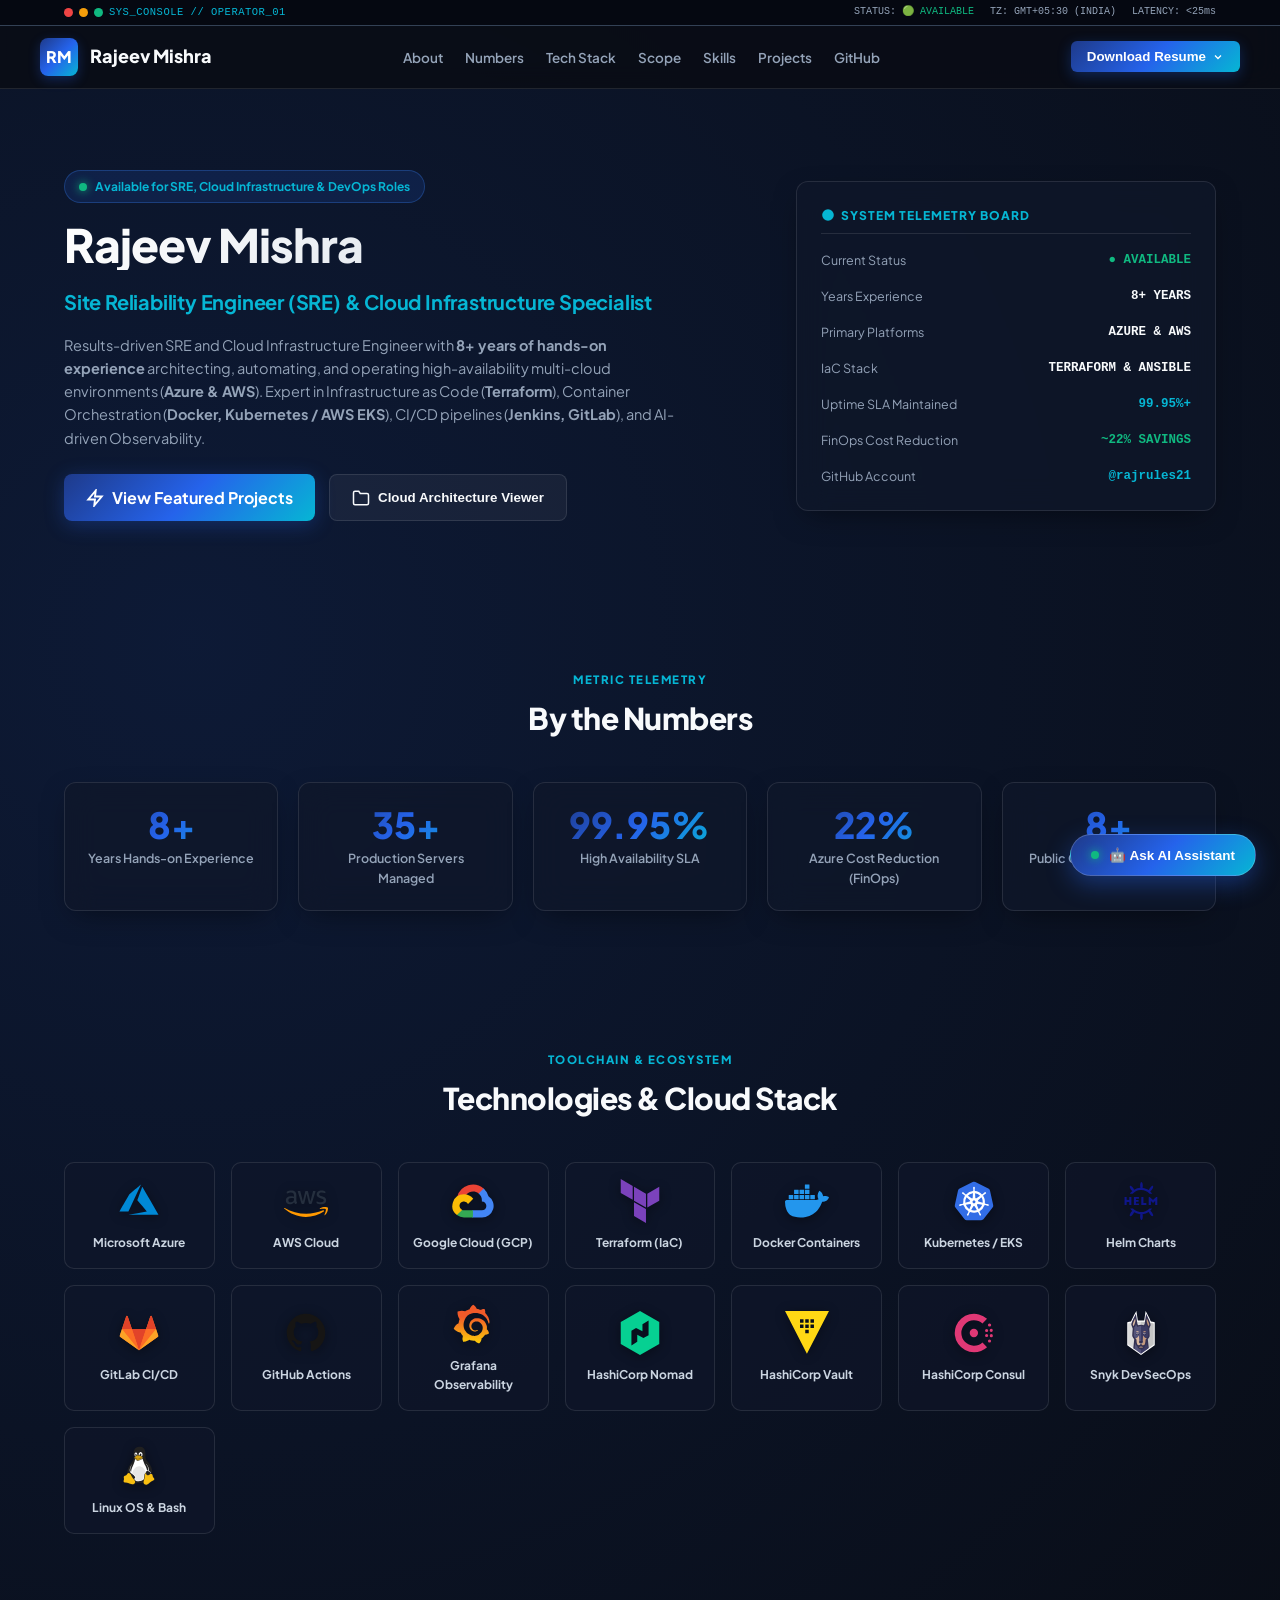
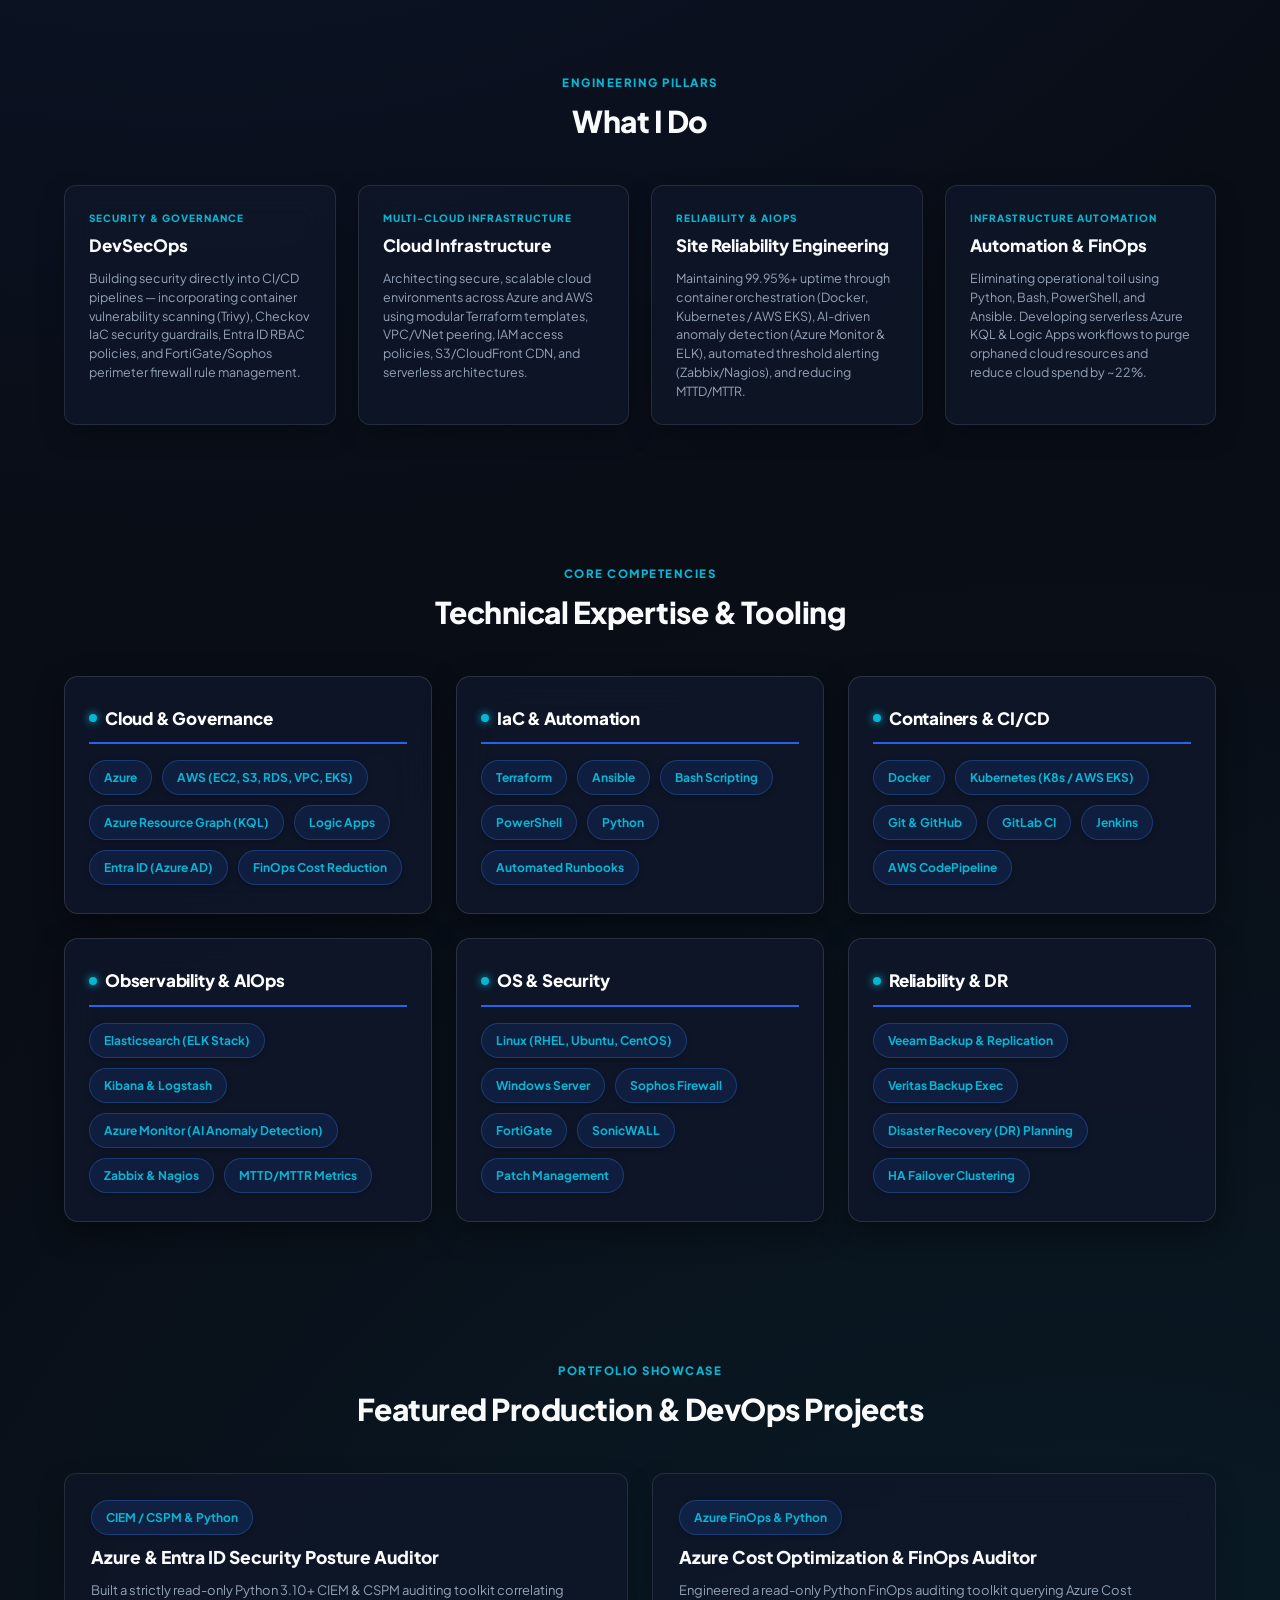
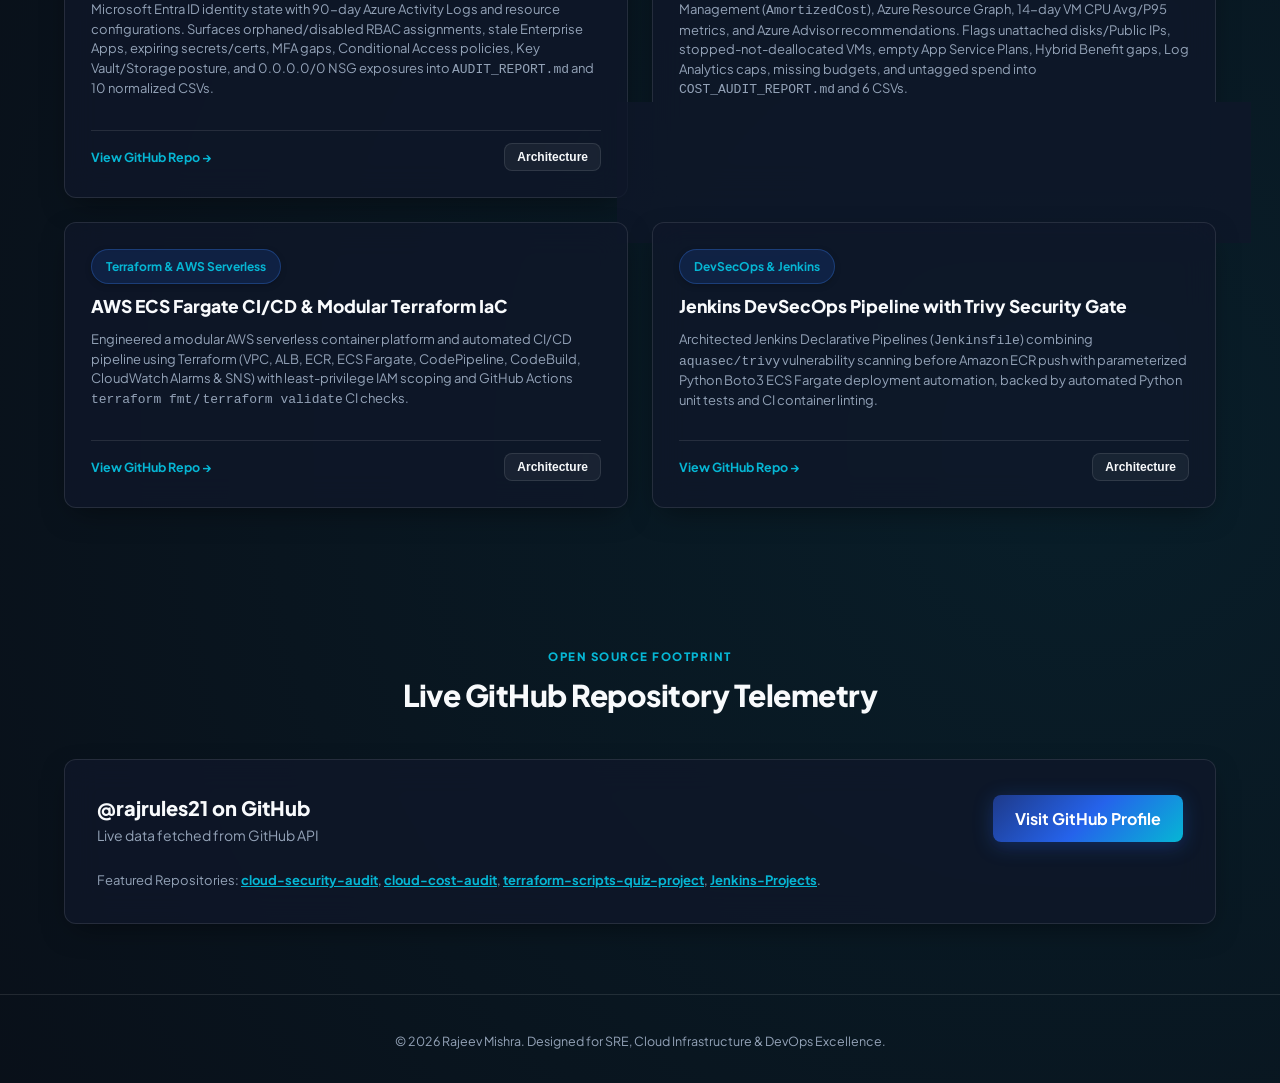
==== index.html @ f6f6ad64 "feat: publish SRE & Multi-Cloud portfolio and 1-page resume" ====
<!DOCTYPE html>
<html lang="en">
<head>
  <meta charset="UTF-8" />
  <meta name="viewport" content="width=device-width, initial-scale=1.0"/>
  <title>Rajeev Mishra | SRE & Cloud Infrastructure Engineer Portfolio</title>
  <meta name="description" content="Portfolio of Rajeev Mishra - Site Reliability Engineer & Cloud Infrastructure Specialist with 8+ years experience in Azure, AWS, Terraform, Docker, Kubernetes, and Observability." />
  
  <!-- Google Fonts -->
  <link rel="preconnect" href="https://fonts.googleapis.com">
  <link rel="preconnect" href="https://fonts.gstatic.com" crossorigin>
  <link href="https://fonts.googleapis.com/css2?family=Plus+Jakarta+Sans:wght@400;500;600;700;800&display=swap" rel="stylesheet">
  
  <link rel="stylesheet" href="style.css" />
</head>
<body>

  <!-- NAVIGATION BAR WITH OPERATOR CONSOLE BAR -->
  <nav class="navbar">
    <div class="operator-bar">
      <div class="container operator-bar-content">
        <div class="console-dots">
          <span class="dot dot-red"></span>
          <span class="dot dot-amber"></span>
          <span class="dot dot-green"></span>
          <span class="console-label">SYS_CONSOLE // OPERATOR_01</span>
        </div>
        <div style="display:flex; gap:16px; font-family:monospace; font-size:10px;">
          <span>STATUS: <span style="color:#10b981;">🟢 AVAILABLE</span></span>
          <span>TZ: GMT+05:30 (INDIA)</span>
          <span>LATENCY: &lt;25ms</span>
        </div>
      </div>
    </div>

    <div class="container nav-container">
      <a href="#" class="logo">
        <div class="logo-badge">RM</div>
        <span>Rajeev Mishra</span>
      </a>

      <ul class="nav-links">
        <li><a href="#about">About</a></li>
        <li><a href="#numbers">Numbers</a></li>
        <li><a href="#tech-stack">Tech Stack</a></li>
        <li><a href="#scope">Scope</a></li>
        <li><a href="#skills">Skills</a></li>
        <li><a href="#projects">Projects</a></li>
        <li><a href="#github">GitHub</a></li>
      </ul>

      <!-- Tailored CV Dropdown Menu -->
      <div class="dropdown">
        <button id="cv-dropdown-btn" class="btn-nav-primary">
          <span>Download Resume</span>
          <svg width="12" height="12" viewBox="0 0 24 24" fill="none" stroke="currentColor" stroke-width="2.5"><polyline points="6 9 12 15 18 9"/></svg>
        </button>
        <div id="cv-dropdown-menu" class="dropdown-menu">
          <a href="./Rajeev_Mishra_Cloud_DevOps_Resume.pdf" target="_blank" class="dropdown-item">📑 Download Executive PDF Resume (1-Page)</a>
          <a href="./resume.html" target="_blank" class="dropdown-item">📄 View Interactive HTML Resume</a>
          <a href="https://github.com/rajrules21" target="_blank" class="dropdown-item">🔗 GitHub Profile (@rajrules21)</a>
        </div>
      </div>
    </div>
  </nav>

  <!-- HERO SECTION -->
  <section id="about" class="hero">
    <div class="container">
      <div class="hero-grid">
        
        <div class="hero-content">
          <div class="status-pill">
            <span class="pulse-dot"></span>
            Available for SRE, Cloud Infrastructure & DevOps Roles
          </div>

          <h1 class="hero-name">Rajeev Mishra</h1>
          <div class="hero-title">Site Reliability Engineer (SRE) & Cloud Infrastructure Specialist</div>
          
          <p class="hero-description">
            Results-driven SRE and Cloud Infrastructure Engineer with <strong>8+ years of hands-on experience</strong> architecting, automating, and operating high-availability multi-cloud environments (<strong>Azure & AWS</strong>). Expert in Infrastructure as Code (<strong>Terraform</strong>), Container Orchestration (<strong>Docker, Kubernetes / AWS EKS</strong>), CI/CD pipelines (<strong>Jenkins, GitLab</strong>), and AI-driven Observability.
          </p>

          <div class="hero-cta">
            <a href="#projects" class="btn-primary">
              <svg width="18" height="18" viewBox="0 0 24 24" fill="none" stroke="currentColor" stroke-width="2.5"><path d="M13 2L3 14h9l-1 8 10-12h-9l1-8z"/></svg>
              View Featured Projects
            </a>
            <button id="open-arch-btn" class="btn-secondary">
              <svg width="18" height="18" viewBox="0 0 24 24" fill="none" stroke="currentColor" stroke-width="2"><path d="M22 19a2 2 0 0 1-2 2H4a2 2 0 0 1-2-2V5a2 2 0 0 1 2-2h5l2 3h9a2 2 0 0 1 2 2z"/></svg>
              Cloud Architecture Viewer
            </button>
          </div>
        </div>

        <!-- SYSTEM SIGNAL BOARD -->
        <div class="glass-panel signal-board">
          <div class="signal-title">
            <svg width="14" height="14" viewBox="0 0 24 24" fill="currentColor"><circle cx="12" cy="12" r="10"/></svg>
            SYSTEM TELEMETRY BOARD
          </div>

          <div class="signal-row">
            <span class="signal-key">Current Status</span>
            <span class="signal-val" style="color:#10b981;">● AVAILABLE</span>
          </div>

          <div class="signal-row">
            <span class="signal-key">Years Experience</span>
            <span class="signal-val">8+ YEARS</span>
          </div>

          <div class="signal-row">
            <span class="signal-key">Primary Platforms</span>
            <span class="signal-val">AZURE & AWS</span>
          </div>

          <div class="signal-row">
            <span class="signal-key">IaC Stack</span>
            <span class="signal-val">TERRAFORM & ANSIBLE</span>
          </div>

          <div class="signal-row">
            <span class="signal-key">Uptime SLA Maintained</span>
            <span class="signal-val" style="color:var(--accent-cyan);">99.95%+</span>
          </div>

          <div class="signal-row">
            <span class="signal-key">FinOps Cost Reduction</span>
            <span class="signal-val" style="color:#10b981;">~22% SAVINGS</span>
          </div>

          <div class="signal-row">
            <span class="signal-key">GitHub Account</span>
            <span class="signal-val"><a href="https://github.com/rajrules21" target="_blank" style="color:var(--accent-cyan); text-decoration:none;">@rajrules21</a></span>
          </div>
        </div>

      </div>
    </div>
  </section>

  <!-- BY THE NUMBERS SECTION -->
  <section id="numbers" class="section">
    <div class="container">
      <div class="section-title-wrap">
        <span class="section-tag">METRIC TELEMETRY</span>
        <h2 class="section-title">By the Numbers</h2>
      </div>

      <div class="numbers-grid">
        <div class="glass-panel number-card">
          <div class="number-val">8+</div>
          <div class="number-label">Years Hands-on Experience</div>
        </div>

        <div class="glass-panel number-card">
          <div class="number-val">35+</div>
          <div class="number-label">Production Servers Managed</div>
        </div>

        <div class="glass-panel number-card">
          <div class="number-val">99.95%</div>
          <div class="number-label">High Availability SLA</div>
        </div>

        <div class="glass-panel number-card">
          <div class="number-val">22%</div>
          <div class="number-label">Azure Cost Reduction (FinOps)</div>
        </div>

        <div class="glass-panel number-card">
          <div class="number-val">8+</div>
          <div class="number-label">Public GitHub Repositories</div>
        </div>
      </div>
    </div>
  </section>

  <!-- VISUAL TECH STACK ICON GRID -->
  <section id="tech-stack" class="section">
    <div class="container">
      <div class="section-title-wrap">
        <span class="section-tag">TOOLCHAIN & ECOSYSTEM</span>
        <h2 class="section-title">Technologies & Cloud Stack</h2>
      </div>

      <div class="tech-icon-grid">
        <!-- Azure -->
        <div class="tech-icon-card">
          <img src="azure-svgrepo-com.svg" class="tech-icon-svg" alt="Microsoft Azure" />
          <span class="tech-icon-label">Microsoft Azure</span>
        </div>

        <!-- AWS -->
        <div class="tech-icon-card">
          <img src="aws-svgrepo-com.svg" class="tech-icon-svg" alt="Amazon Web Services" />
          <span class="tech-icon-label">AWS Cloud</span>
        </div>

        <!-- GCP -->
        <div class="tech-icon-card">
          <img src="gcp-svgrepo-com.svg" class="tech-icon-svg" alt="Google Cloud Platform" />
          <span class="tech-icon-label">Google Cloud (GCP)</span>
        </div>

        <!-- Terraform -->
        <div class="tech-icon-card">
          <img src="terraform-svgrepo-com.svg" class="tech-icon-svg" alt="Terraform" />
          <span class="tech-icon-label">Terraform (IaC)</span>
        </div>

        <!-- Docker -->
        <div class="tech-icon-card">
          <img src="docker-svgrepo-com.svg" class="tech-icon-svg" alt="Docker" />
          <span class="tech-icon-label">Docker Containers</span>
        </div>

        <!-- Kubernetes -->
        <div class="tech-icon-card">
          <img src="kubernetes-svgrepo-com.svg" class="tech-icon-svg" alt="Kubernetes" />
          <span class="tech-icon-label">Kubernetes / EKS</span>
        </div>

        <!-- Helm -->
        <div class="tech-icon-card">
          <img src="helm-svgrepo-com.svg" class="tech-icon-svg" alt="Helm" />
          <span class="tech-icon-label">Helm Charts</span>
        </div>

        <!-- GitLab CI -->
        <div class="tech-icon-card">
          <img src="gitlab-svgrepo-com.svg" class="tech-icon-svg" alt="GitLab CI" />
          <span class="tech-icon-label">GitLab CI/CD</span>
        </div>

        <!-- GitHub -->
        <div class="tech-icon-card">
          <img src="github-svgrepo-com.svg" class="tech-icon-svg" alt="GitHub Actions" />
          <span class="tech-icon-label">GitHub Actions</span>
        </div>

        <!-- Grafana -->
        <div class="tech-icon-card">
          <img src="grafana-svgrepo-com.svg" class="tech-icon-svg" alt="Grafana" />
          <span class="tech-icon-label">Grafana Observability</span>
        </div>

        <!-- Nomad -->
        <div class="tech-icon-card">
          <img src="nomad-svgrepo-com.svg" class="tech-icon-svg" alt="HashiCorp Nomad" />
          <span class="tech-icon-label">HashiCorp Nomad</span>
        </div>

        <!-- Vault -->
        <div class="tech-icon-card">
          <img src="vault-svgrepo-com.svg" class="tech-icon-svg" alt="HashiCorp Vault" />
          <span class="tech-icon-label">HashiCorp Vault</span>
        </div>

        <!-- Consul -->
        <div class="tech-icon-card">
          <img src="consul-svgrepo-com.svg" class="tech-icon-svg" alt="HashiCorp Consul" />
          <span class="tech-icon-label">HashiCorp Consul</span>
        </div>

        <!-- Snyk -->
        <div class="tech-icon-card">
          <img src="snyk-svgrepo-com.svg" class="tech-icon-svg" alt="Snyk DevSecOps" />
          <span class="tech-icon-label">Snyk DevSecOps</span>
        </div>

        <!-- Linux -->
        <div class="tech-icon-card">
          <img src="linux-svgrepo-com.svg" class="tech-icon-svg" alt="Linux OS" />
          <span class="tech-icon-label">Linux OS & Bash</span>
        </div>
      </div>
    </div>
  </section>

  <!-- WHAT I DO SCOPE CARDS -->
  <section id="scope" class="section">
    <div class="container">
      <div class="section-title-wrap">
        <span class="section-tag">ENGINEERING PILLARS</span>
        <h2 class="section-title">What I Do</h2>
      </div>

      <div class="scope-grid">
        <!-- DevSecOps -->
        <div class="glass-panel scope-card">
          <span class="scope-type">SECURITY & GOVERNANCE</span>
          <h3 class="scope-title">DevSecOps</h3>
          <p class="scope-desc">
            Building security directly into CI/CD pipelines — incorporating container vulnerability scanning (Trivy), Checkov IaC security guardrails, Entra ID RBAC policies, and FortiGate/Sophos perimeter firewall rule management.
          </p>
        </div>

        <!-- Cloud Engineer -->
        <div class="glass-panel scope-card">
          <span class="scope-type">MULTI-CLOUD INFRASTRUCTURE</span>
          <h3 class="scope-title">Cloud Infrastructure</h3>
          <p class="scope-desc">
            Architecting secure, scalable cloud environments across Azure and AWS using modular Terraform templates, VPC/VNet peering, IAM access policies, S3/CloudFront CDN, and serverless architectures.
          </p>
        </div>

        <!-- SRE -->
        <div class="glass-panel scope-card">
          <span class="scope-type">RELIABILITY & AIOPS</span>
          <h3 class="scope-title">Site Reliability Engineering</h3>
          <p class="scope-desc">
            Maintaining 99.95%+ uptime through container orchestration (Docker, Kubernetes / AWS EKS), AI-driven anomaly detection (Azure Monitor & ELK), automated threshold alerting (Zabbix/Nagios), and reducing MTTD/MTTR.
          </p>
        </div>

        <!-- Automation -->
        <div class="glass-panel scope-card">
          <span class="scope-type">INFRASTRUCTURE AUTOMATION</span>
          <h3 class="scope-title">Automation & FinOps</h3>
          <p class="scope-desc">
            Eliminating operational toil using Python, Bash, PowerShell, and Ansible. Developing serverless Azure KQL & Logic Apps workflows to purge orphaned cloud resources and reduce cloud spend by ~22%.
          </p>
        </div>
      </div>
    </div>
  </section>

  <!-- SKILLS MATRIX -->
  <section id="skills" class="section">
    <div class="container">
      <div class="section-title-wrap">
        <span class="section-tag">CORE COMPETENCIES</span>
        <h2 class="section-title">Technical Expertise & Tooling</h2>
      </div>

      <div class="skills-grid">
        
        <!-- Cloud & Governance -->
        <div class="glass-panel skill-card">
          <div class="skill-card-title">Cloud & Governance</div>
          <div class="skill-tags">
            <span class="pill-tag">Azure</span>
            <span class="pill-tag">AWS (EC2, S3, RDS, VPC, EKS)</span>
            <span class="pill-tag">Azure Resource Graph (KQL)</span>
            <span class="pill-tag">Logic Apps</span>
            <span class="pill-tag">Entra ID (Azure AD)</span>
            <span class="pill-tag">FinOps Cost Reduction</span>
          </div>
        </div>

        <!-- IaC & Automation -->
        <div class="glass-panel skill-card">
          <div class="skill-card-title">IaC & Automation</div>
          <div class="skill-tags">
            <span class="pill-tag">Terraform</span>
            <span class="pill-tag">Ansible</span>
            <span class="pill-tag">Bash Scripting</span>
            <span class="pill-tag">PowerShell</span>
            <span class="pill-tag">Python</span>
            <span class="pill-tag">Automated Runbooks</span>
          </div>
        </div>

        <!-- Containers & CI/CD -->
        <div class="glass-panel skill-card">
          <div class="skill-card-title">Containers & CI/CD</div>
          <div class="skill-tags">
            <span class="pill-tag">Docker</span>
            <span class="pill-tag">Kubernetes (K8s / AWS EKS)</span>
            <span class="pill-tag">Git & GitHub</span>
            <span class="pill-tag">GitLab CI</span>
            <span class="pill-tag">Jenkins</span>
            <span class="pill-tag">AWS CodePipeline</span>
          </div>
        </div>

        <!-- Observability & AIOps -->
        <div class="glass-panel skill-card">
          <div class="skill-card-title">Observability & AIOps</div>
          <div class="skill-tags">
            <span class="pill-tag">Elasticsearch (ELK Stack)</span>
            <span class="pill-tag">Kibana & Logstash</span>
            <span class="pill-tag">Azure Monitor (AI Anomaly Detection)</span>
            <span class="pill-tag">Zabbix & Nagios</span>
            <span class="pill-tag">MTTD/MTTR Metrics</span>
          </div>
        </div>

        <!-- OS & Security -->
        <div class="glass-panel skill-card">
          <div class="skill-card-title">OS & Security</div>
          <div class="skill-tags">
            <span class="pill-tag">Linux (RHEL, Ubuntu, CentOS)</span>
            <span class="pill-tag">Windows Server</span>
            <span class="pill-tag">Sophos Firewall</span>
            <span class="pill-tag">FortiGate</span>
            <span class="pill-tag">SonicWALL</span>
            <span class="pill-tag">Patch Management</span>
          </div>
        </div>

        <!-- Reliability & DR -->
        <div class="glass-panel skill-card">
          <div class="skill-card-title">Reliability & DR</div>
          <div class="skill-tags">
            <span class="pill-tag">Veeam Backup & Replication</span>
            <span class="pill-tag">Veritas Backup Exec</span>
            <span class="pill-tag">Disaster Recovery (DR) Planning</span>
            <span class="pill-tag">HA Failover Clustering</span>
          </div>
        </div>

      </div>
    </div>
  </section>

  <!-- FEATURED PROJECTS SECTION -->
  <section id="projects" class="section">
    <div class="container">
      <div class="section-title-wrap">
        <span class="section-tag">PORTFOLIO SHOWCASE</span>
        <h2 class="section-title">Featured Production & DevOps Projects</h2>
      </div>

      <div class="projects-grid">

        <!-- Project 1: Multi-Cloud Security & Identity Posture Auditor -->
        <div class="glass-panel project-card">
          <div>
            <div class="project-header">
              <span class="pill-tag" style="background:var(--badge-bg); color:var(--accent-cyan); margin-bottom:8px; display:inline-block;">CIEM / CSPM &amp; Python</span>
              <h3 class="project-title">Azure &amp; Entra ID Security Posture Auditor</h3>
            </div>
            <p class="project-desc">
              Built a strictly read-only Python 3.10+ CIEM &amp; CSPM auditing toolkit correlating Microsoft Entra ID identity state with 90-day Azure Activity Logs and resource configurations. Surfaces orphaned/disabled RBAC assignments, stale Enterprise Apps, expiring secrets/certs, MFA gaps, Conditional Access policies, Key Vault/Storage posture, and 0.0.0.0/0 NSG exposures into <code>AUDIT_REPORT.md</code> and 10 normalized CSVs.
            </p>
          </div>
          <div class="project-footer">
            <a href="https://github.com/rajrules21/cloud-security-audit" target="_blank" class="project-link">
              View GitHub Repo →
            </a>
            <button class="btn-secondary arch-trigger" data-arch="azure-ciem" style="padding:6px 12px; font-size:12px;">Architecture</button>
          </div>
        </div>

        <!-- Project 2: Multi-Cloud Cost & FinOps Auditor -->
        <div class="glass-panel project-card">
          <div>
            <div class="project-header">
              <span class="pill-tag" style="background:var(--badge-bg); color:var(--accent-cyan); margin-bottom:8px; display:inline-block;">Azure FinOps &amp; Python</span>
              <h3 class="project-title">Azure Cost Optimization &amp; FinOps Auditor</h3>
            </div>
            <p class="project-desc">
              Engineered a read-only Python FinOps auditing toolkit querying Azure Cost Management (<code>AmortizedCost</code>), Azure Resource Graph, 14-day VM CPU Avg/P95 metrics, and Azure Advisor recommendations. Flags unattached disks/Public IPs, stopped-not-deallocated VMs, empty App Service Plans, Hybrid Benefit gaps, Log Analytics caps, missing budgets, and untagged spend into <code>COST_AUDIT_REPORT.md</code> and 6 CSVs.
            </p>
          </div>
          <div class="project-footer">
            <a href="https://github.com/rajrules21/cloud-cost-audit" target="_blank" class="project-link">
              View GitHub Repo →
            </a>
            <button class="btn-secondary arch-trigger" data-arch="azure-finops" style="padding:6px 12px; font-size:12px;">Architecture</button>
          </div>
        </div>

        <!-- Project 3: AWS ECS Terraform Pipeline -->
        <div class="glass-panel project-card">
          <div>
            <div class="project-header">
              <span class="pill-tag" style="background:var(--badge-bg); color:var(--accent-cyan); margin-bottom:8px; display:inline-block;">Terraform &amp; AWS Serverless</span>
              <h3 class="project-title">AWS ECS Fargate CI/CD &amp; Modular Terraform IaC</h3>
            </div>
            <p class="project-desc">
              Engineered a modular AWS serverless container platform and automated CI/CD pipeline using Terraform (VPC, ALB, ECR, ECS Fargate, CodePipeline, CodeBuild, CloudWatch Alarms &amp; SNS) with least-privilege IAM scoping and GitHub Actions <code>terraform fmt</code> / <code>terraform validate</code> CI checks.
            </p>
          </div>
          <div class="project-footer">
            <a href="https://github.com/rajrules21/terraform-scripts-quiz-project" target="_blank" class="project-link">
              View GitHub Repo →
            </a>
            <button class="btn-secondary arch-trigger" data-arch="aws-ecs" style="padding:6px 12px; font-size:12px;">Architecture</button>
          </div>
        </div>

        <!-- Project 4: Jenkins DevSecOps Pipeline -->
        <div class="glass-panel project-card">
          <div>
            <div class="project-header">
              <span class="pill-tag" style="background:var(--badge-bg); color:var(--accent-cyan); margin-bottom:8px; display:inline-block;">DevSecOps &amp; Jenkins</span>
              <h3 class="project-title">Jenkins DevSecOps Pipeline with Trivy Security Gate</h3>
            </div>
            <p class="project-desc">
              Architected Jenkins Declarative Pipelines (<code>Jenkinsfile</code>) combining <code>aquasec/trivy</code> vulnerability scanning before Amazon ECR push with parameterized Python Boto3 ECS Fargate deployment automation, backed by automated Python unit tests and CI container linting.
            </p>
          </div>
          <div class="project-footer">
            <a href="https://github.com/rajrules21/Jenkins-Projects" target="_blank" class="project-link">
              View GitHub Repo →
            </a>
            <button class="btn-secondary arch-trigger" data-arch="azure-devsecops" style="padding:6px 12px; font-size:12px;">Architecture</button>
          </div>
        </div>

      </div>
    </div>
  </section>

  <!-- LIVE GITHUB STATS SECTION -->
  <section id="github" class="section">
    <div class="container">
      <div class="section-title-wrap">
        <span class="section-tag">OPEN SOURCE FOOTPRINT</span>
        <h2 class="section-title">Live GitHub Repository Telemetry</h2>
      </div>

      <div class="glass-panel" style="padding:32px;">
        <div style="display:flex; justify-content:space-between; align-items:center; flex-wrap:wrap; gap:16px; margin-bottom:24px;">
          <div>
            <h3 style="font-size:20px; font-weight:800; color:var(--text-main);">@rajrules21 on GitHub</h3>
            <p style="color:var(--text-muted); font-size:14px;">Live data fetched from GitHub API</p>
          </div>
          <a href="https://github.com/rajrules21" target="_blank" class="btn-primary">Visit GitHub Profile</a>
        </div>

        <div id="github-repos-container" style="display:grid; grid-template-columns:repeat(auto-fit, minmax(280px, 1fr)); gap:18px;">
          <div style="color:var(--text-muted); font-size:14px;">Loading live GitHub repositories...</div>
        </div>
      </div>
    </div>
  </section>

  <!-- INTERACTIVE ARCHITECTURE MODAL -->
  <div id="arch-modal" class="modal-overlay">
    <div class="modal-card">
      <button class="modal-close" id="modal-close-btn">&times;</button>
      <h2 id="modal-title" style="font-size:22px; font-weight:800; color:var(--text-main); margin-bottom:8px;">Cloud Architecture Viewer</h2>
      <p id="modal-desc" style="font-size:14px; color:var(--text-muted); margin-bottom:16px;">Production-grade Infrastructure as Code & Pipeline Architecture</p>
      
      <div id="diagram-content" class="diagram-svg-wrap">
        <!-- Injected via JavaScript -->
      </div>
    </div>
  </div>

  <!-- FLOATING AI SRE ASSISTANT CHAT WIDGET (BOTTOM-RIGHT) -->
  <button id="ai-widget-trigger" class="ai-widget-trigger">
    <span class="pulse-dot"></span>
    <span>🤖 Ask AI Assistant</span>
  </button>

  <div id="ai-chat-window" class="ai-chat-window">
    <div class="ai-chat-header">
      <div class="ai-chat-header-title">
        <div class="ai-avatar">🤖</div>
        <div>
          <div>Rajeev's SRE Assistant</div>
          <div style="font-size:10px; color:#10b981; font-weight:600;">Online & Ready</div>
        </div>
      </div>
      <button id="ai-chat-close-btn" class="ai-chat-close">&times;</button>
    </div>

    <div id="ai-chat-body" class="ai-chat-body">
      <div class="chat-msg chat-msg-bot">
        👋 Hi! I'm Rajeev's virtual AI assistant. How can I help you explore his Cloud & SRE profile?
      </div>
      
      <div class="chat-chips">
        <button class="chat-chip" data-query="projects">📁 View Top Projects</button>
        <button class="chat-chip" data-query="resume">📜 Download Resume</button>
        <button class="chat-chip" data-query="skills">☁️ Azure & AWS Experience</button>
        <button class="chat-chip" data-query="contact">✉️ Get Contact Details</button>
      </div>
    </div>

    <div class="ai-chat-footer">
      <input type="text" id="ai-chat-input" class="ai-chat-input" placeholder="Ask about Rajeev's experience..." />
      <button id="ai-chat-send-btn" class="ai-chat-send">Send</button>
    </div>
  </div>

  <!-- FOOTER -->
  <footer>
    <div class="container">
      <p>&copy; 2026 Rajeev Mishra. Designed for SRE, Cloud Infrastructure & DevOps Excellence.</p>
    </div>
  </footer>

  <script src="app.js"></script>
</body>
</html>
---- style.css ----
/* Reset & Global Design System */
* {
  box-sizing: border-box;
  margin: 0;
  padding: 0;
}

:root {
  --bg-primary: #090d16;        /* Deep Space Dark */
  --bg-secondary: #0f172a;      /* Slate 900 */
  --card-bg: rgba(15, 23, 42, 0.75); /* Glassmorphism Base */
  --card-border: rgba(255, 255, 255, 0.1);
  --accent-primary: #2563eb;   /* Royal Blue */
  --accent-cyan: #06b6d4;      /* Cyan Glow */
  --accent-gradient: linear-gradient(135deg, #1e3a8a 0%, #2563eb 50%, #06b6d4 100%);
  --accent-glow: rgba(37, 99, 235, 0.3);
  --text-main: #f8fafc;        /* Slate 50 */
  --text-muted: #94a3b8;       /* Slate 400 */
  --text-sub: #cbd5e1;         /* Slate 300 */
  --border-muted: #334155;     /* Slate 700 */
  --badge-bg: rgba(37, 99, 235, 0.15);
  --badge-border: rgba(59, 130, 246, 0.3);
}

html {
  scroll-behavior: smooth;
  font-family: 'Plus Jakarta Sans', system-ui, -apple-system, sans-serif;
  background-color: var(--bg-primary);
  color: var(--text-main);
}

body {
  line-height: 1.6;
  overflow-x: hidden;
  background: radial-gradient(circle at 15% 15%, rgba(37, 99, 235, 0.15) 0%, transparent 40%),
              radial-gradient(circle at 85% 85%, rgba(6, 182, 212, 0.1) 0%, transparent 40%),
              var(--bg-primary);
  min-height: 100vh;
}

/* Glassmorphism Containers */
.glass-panel {
  background: var(--card-bg);
  backdrop-filter: blur(16px);
  -webkit-backdrop-filter: blur(16px);
  border: 1px solid var(--card-border);
  border-radius: 12px;
  box-shadow: 0 10px 30px -10px rgba(0, 0, 0, 0.5);
  transition: all 0.3s cubic-bezier(0.4, 0, 0.2, 1);
}

.glass-panel:hover {
  border-color: rgba(59, 130, 246, 0.4);
  box-shadow: 0 15px 35px -10px rgba(37, 99, 235, 0.25);
  transform: translateY(-2px);
}

.container {
  max-width: 1200px;
  margin: 0 auto;
  padding: 0 24px;
}

/* Navigation Bar with Operator Console Bar */
.navbar {
  position: fixed;
  top: 0;
  left: 0;
  right: 0;
  z-index: 100;
  background: rgba(9, 13, 22, 0.9);
  backdrop-filter: blur(12px);
  border-bottom: 1px solid var(--card-border);
}

.operator-bar {
  background: #050811;
  border-bottom: 1px solid var(--border-muted);
  padding: 4px 0;
  font-size: 11px;
  color: var(--text-muted);
}

.operator-bar-content {
  display: flex;
  justify-content: space-between;
  align-items: center;
}

.console-dots {
  display: flex;
  align-items: center;
  gap: 6px;
}

.dot {
  width: 9px;
  height: 9px;
  border-radius: 50%;
}
.dot-red { background: #ef4444; }
.dot-amber { background: #f59e0b; }
.dot-green { background: #10b981; }

.console-label {
  font-family: monospace;
  font-size: 10.5px;
  color: var(--accent-cyan);
  letter-spacing: 0.5px;
}

.nav-container {
  display: flex;
  justify-content: space-between;
  align-items: center;
  padding: 12px 0;
}

.logo {
  display: flex;
  align-items: center;
  gap: 12px;
  font-weight: 800;
  font-size: 18px;
  color: var(--text-main);
  text-decoration: none;
}

.logo-badge {
  width: 38px;
  height: 38px;
  background: var(--accent-gradient);
  border-radius: 8px;
  display: flex;
  align-items: center;
  justify-content: center;
  font-weight: 800;
  font-size: 16px;
  color: #fff;
  box-shadow: 0 4px 12px var(--accent-glow);
}

.nav-links {
  display: flex;
  gap: 22px;
  list-style: none;
  align-items: center;
}

.nav-links a {
  color: var(--text-muted);
  text-decoration: none;
  font-weight: 600;
  font-size: 13.5px;
  transition: color 0.2s ease;
}

.nav-links a:hover {
  color: var(--accent-cyan);
}

/* CV Dropdown Menu */
.dropdown {
  position: relative;
  display: inline-block;
}

.btn-nav-primary {
  background: var(--accent-gradient);
  color: #fff !important;
  padding: 8px 16px;
  border-radius: 6px;
  font-weight: 700;
  box-shadow: 0 4px 14px var(--accent-glow);
  cursor: pointer;
  border: none;
  display: flex;
  align-items: center;
  gap: 6px;
}

.dropdown-menu {
  display: none;
  position: absolute;
  right: 0;
  top: 115%;
  background: #0f172a;
  border: 1px solid var(--card-border);
  border-radius: 8px;
  box-shadow: 0 10px 25px rgba(0,0,0,0.5);
  min-width: 220px;
  z-index: 200;
}

.dropdown-menu.show {
  display: block;
}

.dropdown-item {
  display: block;
  padding: 10px 14px;
  color: var(--text-sub) !important;
  text-decoration: none;
  font-size: 12.5px;
  font-weight: 600;
  border-bottom: 1px solid rgba(255,255,255,0.05);
}

.dropdown-item:last-child {
  border-bottom: none;
}

.dropdown-item:hover {
  background: rgba(37, 99, 235, 0.15);
  color: var(--accent-cyan) !important;
}

/* Hero Section */
.hero {
  padding: 170px 0 80px;
  position: relative;
}

.hero-grid {
  display: grid;
  grid-template-columns: 1fr 420px;
  gap: 36px;
  align-items: center;
}

.hero-content {
  display: flex;
  flex-direction: column;
  gap: 16px;
}

.status-pill {
  display: inline-flex;
  align-items: center;
  gap: 8px;
  background: var(--badge-bg);
  border: 1px solid var(--badge-border);
  padding: 6px 14px;
  border-radius: 20px;
  font-size: 12px;
  font-weight: 700;
  color: var(--accent-cyan);
  width: fit-content;
}

.pulse-dot {
  width: 8px;
  height: 8px;
  background-color: #10b981;
  border-radius: 50%;
  box-shadow: 0 0 10px #10b981;
  animation: pulse 2s infinite;
}

@keyframes pulse {
  0% { transform: scale(0.95); box-shadow: 0 0 0 0 rgba(16, 185, 129, 0.7); }
  70% { transform: scale(1); box-shadow: 0 0 0 8px rgba(16, 185, 129, 0); }
  100% { transform: scale(0.95); box-shadow: 0 0 0 0 rgba(16, 185, 129, 0); }
}

.hero-name {
  font-size: 46px;
  font-weight: 800;
  letter-spacing: -1px;
  line-height: 1.1;
  background: linear-gradient(135deg, #ffffff 0%, #cbd5e1 100%);
  -webkit-background-clip: text;
  -webkit-text-fill-color: transparent;
}

.hero-title {
  font-size: 20px;
  font-weight: 700;
  color: var(--accent-cyan);
  letter-spacing: -0.2px;
}

.hero-description {
  font-size: 14.5px;
  color: var(--text-muted);
  max-width: 620px;
  line-height: 1.6;
}

.hero-cta {
  display: flex;
  gap: 14px;
  margin-top: 8px;
  flex-wrap: wrap;
}

.btn-primary {
  display: inline-flex;
  align-items: center;
  gap: 8px;
  background: var(--accent-gradient);
  color: #ffffff;
  padding: 11px 22px;
  border-radius: 8px;
  font-weight: 700;
  text-decoration: none;
  box-shadow: 0 4px 20px var(--accent-glow);
  transition: all 0.2s ease;
  border: none;
  cursor: pointer;
}

.btn-primary:hover {
  transform: translateY(-2px);
  box-shadow: 0 6px 24px rgba(37, 99, 235, 0.4);
}

.btn-secondary {
  display: inline-flex;
  align-items: center;
  gap: 8px;
  background: rgba(255, 255, 255, 0.05);
  color: var(--text-main);
  border: 1px solid var(--card-border);
  padding: 11px 22px;
  border-radius: 8px;
  font-weight: 700;
  text-decoration: none;
  transition: all 0.2s ease;
  cursor: pointer;
}

.btn-secondary:hover {
  background: rgba(255, 255, 255, 0.1);
  border-color: var(--accent-cyan);
  color: var(--accent-cyan);
}

/* System Signal Board / Stats Card */
.signal-board {
  padding: 24px;
  display: flex;
  flex-direction: column;
  gap: 16px;
}

.signal-title {
  font-size: 12px;
  font-weight: 800;
  color: var(--accent-cyan);
  text-transform: uppercase;
  letter-spacing: 1px;
  border-bottom: 1px solid var(--card-border);
  padding-bottom: 8px;
  display: flex;
  align-items: center;
  gap: 6px;
}

.signal-row {
  display: flex;
  justify-content: space-between;
  align-items: center;
  font-size: 12.5px;
}

.signal-key {
  color: var(--text-muted);
}

.signal-val {
  font-weight: 700;
  color: var(--text-main);
  font-family: monospace;
}

/* Section Header */
.section {
  padding: 70px 0;
}

.section-title-wrap {
  text-align: center;
  margin-bottom: 40px;
}

.section-tag {
  font-size: 11.5px;
  font-weight: 800;
  color: var(--accent-cyan);
  text-transform: uppercase;
  letter-spacing: 1.5px;
  margin-bottom: 4px;
  display: block;
}

.section-title {
  font-size: 30px;
  font-weight: 800;
  color: var(--text-main);
  letter-spacing: -0.5px;
}

/* By The Numbers Grid */
.numbers-grid {
  display: grid;
  grid-template-columns: repeat(auto-fit, minmax(200px, 1fr));
  gap: 20px;
}

.number-card {
  padding: 22px;
  text-align: center;
}

.number-val {
  font-size: 36px;
  font-weight: 800;
  background: var(--accent-gradient);
  -webkit-background-clip: text;
  -webkit-text-fill-color: transparent;
  line-height: 1.1;
  margin-bottom: 4px;
}

.number-label {
  font-size: 12.5px;
  font-weight: 600;
  color: var(--text-muted);
}

/* Skills Grid Section */
.skills-grid {
  display: grid;
  grid-template-columns: repeat(3, 1fr);
  gap: 24px;
}

.skill-card {
  padding: 28px 24px;
  background: rgba(15, 23, 42, 0.85);
  border: 1px solid rgba(255, 255, 255, 0.12);
  border-radius: 14px;
  backdrop-filter: blur(20px);
  -webkit-backdrop-filter: blur(20px);
  box-shadow: 0 10px 30px rgba(0, 0, 0, 0.4);
  display: flex;
  flex-direction: column;
  justify-content: flex-start;
  transition: all 0.3s cubic-bezier(0.4, 0, 0.2, 1);
}

.skill-card:hover {
  border-color: var(--accent-cyan);
  transform: translateY(-4px);
  box-shadow: 0 15px 35px rgba(6, 182, 212, 0.2);
}

.skill-card-title {
  font-size: 17px;
  font-weight: 800;
  color: #ffffff;
  margin-bottom: 16px;
  padding-bottom: 10px;
  border-bottom: 2px solid var(--accent-primary);
  letter-spacing: -0.2px;
  display: flex;
  align-items: center;
  gap: 8px;
}

.skill-card-title::before {
  content: "";
  width: 8px;
  height: 8px;
  background: var(--accent-cyan);
  border-radius: 50%;
  box-shadow: 0 0 8px var(--accent-cyan);
  display: inline-block;
}

.skill-tags {
  display: flex;
  flex-wrap: wrap;
  gap: 10px;
}

.pill-tag {
  background: rgba(37, 99, 235, 0.12);
  border: 1px solid rgba(59, 130, 246, 0.3);
  padding: 7px 14px;
  border-radius: 20px;
  font-size: 12px;
  font-weight: 700;
  color: var(--accent-cyan);
  display: inline-flex;
  align-items: center;
  transition: all 0.2s ease;
  box-shadow: 0 2px 6px rgba(0, 0, 0, 0.2);
}

.pill-tag:hover {
  background: var(--accent-primary);
  color: #ffffff;
  border-color: #3b82f6;
  transform: scale(1.04);
}

/* Tech Icon Stack Visual Grid */
.tech-icon-grid {
  display: grid;
  grid-template-columns: repeat(auto-fit, minmax(140px, 1fr));
  gap: 16px;
}

.tech-icon-card {
  padding: 16px 12px;
  display: flex;
  flex-direction: column;
  align-items: center;
  justify-content: center;
  gap: 10px;
  text-align: center;
  background: rgba(15, 23, 42, 0.6);
  border: 1px solid var(--card-border);
  border-radius: 10px;
  transition: all 0.25s ease;
}

.tech-icon-card:hover {
  border-color: var(--accent-cyan);
  background: rgba(37, 99, 235, 0.15);
  transform: translateY(-4px);
  box-shadow: 0 10px 20px rgba(6, 182, 212, 0.2);
}

.tech-icon-svg {
  width: 44px;
  height: 44px;
  object-fit: contain;
  filter: drop-shadow(0 2px 6px rgba(0, 0, 0, 0.4));
  transition: transform 0.25s ease;
}

.tech-icon-card:hover .tech-icon-svg {
  transform: scale(1.1);
}

.tech-icon-label {
  font-size: 12px;
  font-weight: 700;
  color: var(--text-sub);
}

/* What I Do Scope Cards Grid */
.scope-grid {
  display: grid;
  grid-template-columns: repeat(auto-fit, minmax(260px, 1fr));
  gap: 22px;
}

.scope-card {
  padding: 24px;
}

.scope-type {
  font-size: 10px;
  font-weight: 800;
  color: var(--accent-cyan);
  text-transform: uppercase;
  letter-spacing: 1px;
  margin-bottom: 6px;
  display: block;
}

.scope-title {
  font-size: 17px;
  font-weight: 800;
  color: var(--text-main);
  margin-bottom: 10px;
}

.scope-desc {
  font-size: 12.5px;
  color: var(--text-muted);
  line-height: 1.5;
}

/* Projects Grid Section */
.projects-grid {
  display: grid;
  grid-template-columns: repeat(2, 1fr);
  gap: 24px;
}

.project-card {
  padding: 26px;
  display: flex;
  flex-direction: column;
  justify-content: space-between;
  height: 100%;
}

.project-header {
  margin-bottom: 10px;
}

.project-title {
  font-size: 17.5px;
  font-weight: 800;
  color: var(--text-main);
  margin-bottom: 6px;
}

.project-desc {
  font-size: 13px;
  color: var(--text-muted);
  line-height: 1.5;
  margin-bottom: 14px;
}

.project-footer {
  display: flex;
  justify-content: space-between;
  align-items: center;
  margin-top: 16px;
  padding-top: 12px;
  border-top: 1px solid var(--card-border);
}

.project-link {
  color: var(--accent-cyan);
  text-decoration: none;
  font-weight: 700;
  font-size: 12.5px;
  display: inline-flex;
  align-items: center;
  gap: 5px;
}

.project-link:hover {
  text-decoration: underline;
}

/* Infrastructure Powering This Site Card */
.site-infra-card {
  padding: 28px;
  border-left: 4px solid var(--accent-cyan);
}

/* Modal Overlay */
.modal-overlay {
  position: fixed;
  top: 0;
  left: 0;
  right: 0;
  bottom: 0;
  background: rgba(0, 0, 0, 0.85);
  backdrop-filter: blur(8px);
  z-index: 1000;
  display: flex;
  align-items: center;
  justify-content: center;
  padding: 20px;
  opacity: 0;
  pointer-events: none;
  transition: opacity 0.3s ease;
}

.modal-overlay.active {
  opacity: 1;
  pointer-events: auto;
}

.modal-card {
  background: var(--bg-secondary);
  border: 1px solid var(--card-border);
  border-radius: 12px;
  max-width: 900px;
  width: 100%;
  max-height: 90vh;
  overflow-y: auto;
  padding: 28px;
  position: relative;
}

.modal-close {
  position: absolute;
  top: 18px;
  right: 18px;
  background: rgba(255, 255, 255, 0.1);
  border: none;
  color: #fff;
  width: 30px;
  height: 30px;
  border-radius: 50%;
  cursor: pointer;
  display: flex;
  align-items: center;
  justify-content: center;
  font-weight: 800;
}

.diagram-svg-wrap {
  background: #090d16;
  border-radius: 8px;
  padding: 16px;
  margin-top: 14px;
  border: 1px solid var(--card-border);
  overflow-x: auto;
}

/* Floating AI SRE Assistant Chat Widget (Bottom-Right) */
.ai-widget-trigger {
  position: fixed;
  bottom: 24px;
  right: 24px;
  z-index: 990;
  background: var(--accent-gradient);
  color: #ffffff;
  border: 1px solid rgba(255, 255, 255, 0.2);
  border-radius: 50px;
  padding: 12px 20px;
  display: flex;
  align-items: center;
  gap: 10px;
  cursor: pointer;
  box-shadow: 0 8px 25px rgba(37, 99, 235, 0.4);
  transition: all 0.3s cubic-bezier(0.4, 0, 0.2, 1);
  font-weight: 700;
  font-size: 13.5px;
}

.ai-widget-trigger:hover {
  transform: translateY(-3px) scale(1.03);
  box-shadow: 0 12px 30px rgba(37, 99, 235, 0.6);
}

.ai-chat-window {
  position: fixed;
  bottom: 90px;
  right: 24px;
  z-index: 995;
  width: 370px;
  height: 500px;
  background: var(--bg-secondary);
  border: 1px solid var(--card-border);
  border-radius: 14px;
  box-shadow: 0 20px 40px rgba(0, 0, 0, 0.7);
  display: flex;
  flex-direction: column;
  overflow: hidden;
  opacity: 0;
  pointer-events: none;
  transform: translateY(20px) scale(0.95);
  transition: all 0.3s cubic-bezier(0.4, 0, 0.2, 1);
}

.ai-chat-window.active {
  opacity: 1;
  pointer-events: auto;
  transform: translateY(0) scale(1);
}

.ai-chat-header {
  background: #050811;
  padding: 14px 16px;
  border-bottom: 1px solid var(--card-border);
  display: flex;
  justify-content: space-between;
  align-items: center;
}

.ai-chat-header-title {
  display: flex;
  align-items: center;
  gap: 10px;
  font-size: 14px;
  font-weight: 800;
  color: var(--text-main);
}

.ai-avatar {
  width: 28px;
  height: 28px;
  background: var(--accent-gradient);
  border-radius: 50%;
  display: flex;
  align-items: center;
  justify-content: center;
  font-size: 14px;
}

.ai-chat-close {
  background: transparent;
  border: none;
  color: var(--text-muted);
  font-size: 18px;
  cursor: pointer;
}

.ai-chat-close:hover {
  color: #fff;
}

.ai-chat-body {
  flex: 1;
  padding: 16px;
  overflow-y: auto;
  display: flex;
  flex-direction: column;
  gap: 12px;
  font-size: 12.5px;
}

.chat-msg {
  max-width: 85%;
  padding: 10px 14px;
  border-radius: 10px;
  line-height: 1.45;
}

.chat-msg-bot {
  background: rgba(255, 255, 255, 0.05);
  border: 1px solid var(--card-border);
  color: var(--text-main);
  align-self: flex-start;
  border-bottom-left-radius: 2px;
}

.chat-msg-user {
  background: var(--accent-primary);
  color: #ffffff;
  align-self: flex-end;
  border-bottom-right-radius: 2px;
}

.chat-chips {
  display: flex;
  flex-wrap: wrap;
  gap: 6px;
  margin-top: 4px;
}

.chat-chip {
  background: var(--badge-bg);
  border: 1px solid var(--badge-border);
  color: var(--accent-cyan);
  padding: 4px 10px;
  border-radius: 14px;
  font-size: 11px;
  font-weight: 600;
  cursor: pointer;
  transition: all 0.2s ease;
}

.chat-chip:hover {
  background: var(--accent-primary);
  color: #fff;
}

.ai-chat-footer {
  padding: 12px;
  border-top: 1px solid var(--card-border);
  background: #050811;
  display: flex;
  gap: 8px;
}

.ai-chat-input {
  flex: 1;
  background: rgba(255, 255, 255, 0.05);
  border: 1px solid var(--card-border);
  border-radius: 6px;
  padding: 8px 12px;
  color: #fff;
  font-size: 12px;
  outline: none;
}

.ai-chat-input:focus {
  border-color: var(--accent-cyan);
}

.ai-chat-send {
  background: var(--accent-gradient);
  border: none;
  color: #fff;
  padding: 8px 14px;
  border-radius: 6px;
  font-weight: 700;
  cursor: pointer;
  font-size: 12px;
}

/* Footer */
footer {
  border-top: 1px solid var(--card-border);
  padding: 36px 0;
  text-align: center;
  font-size: 12.5px;
  color: var(--text-muted);
}

/* Responsive Media Queries */
@media (max-width: 992px) {
  .hero-grid {
    grid-template-columns: 1fr;
  }
  .hero-name {
    font-size: 36px;
  }
  .skills-grid {
    grid-template-columns: repeat(2, 1fr);
  }
}

@media (max-width: 768px) {
  .nav-links {
    display: none;
  }
  .projects-grid {
    grid-template-columns: 1fr;
  }
  .skills-grid {
    grid-template-columns: 1fr;
  }
  .ai-chat-window {
    width: calc(100vw - 32px);
    right: 16px;
    bottom: 80px;
  }
}
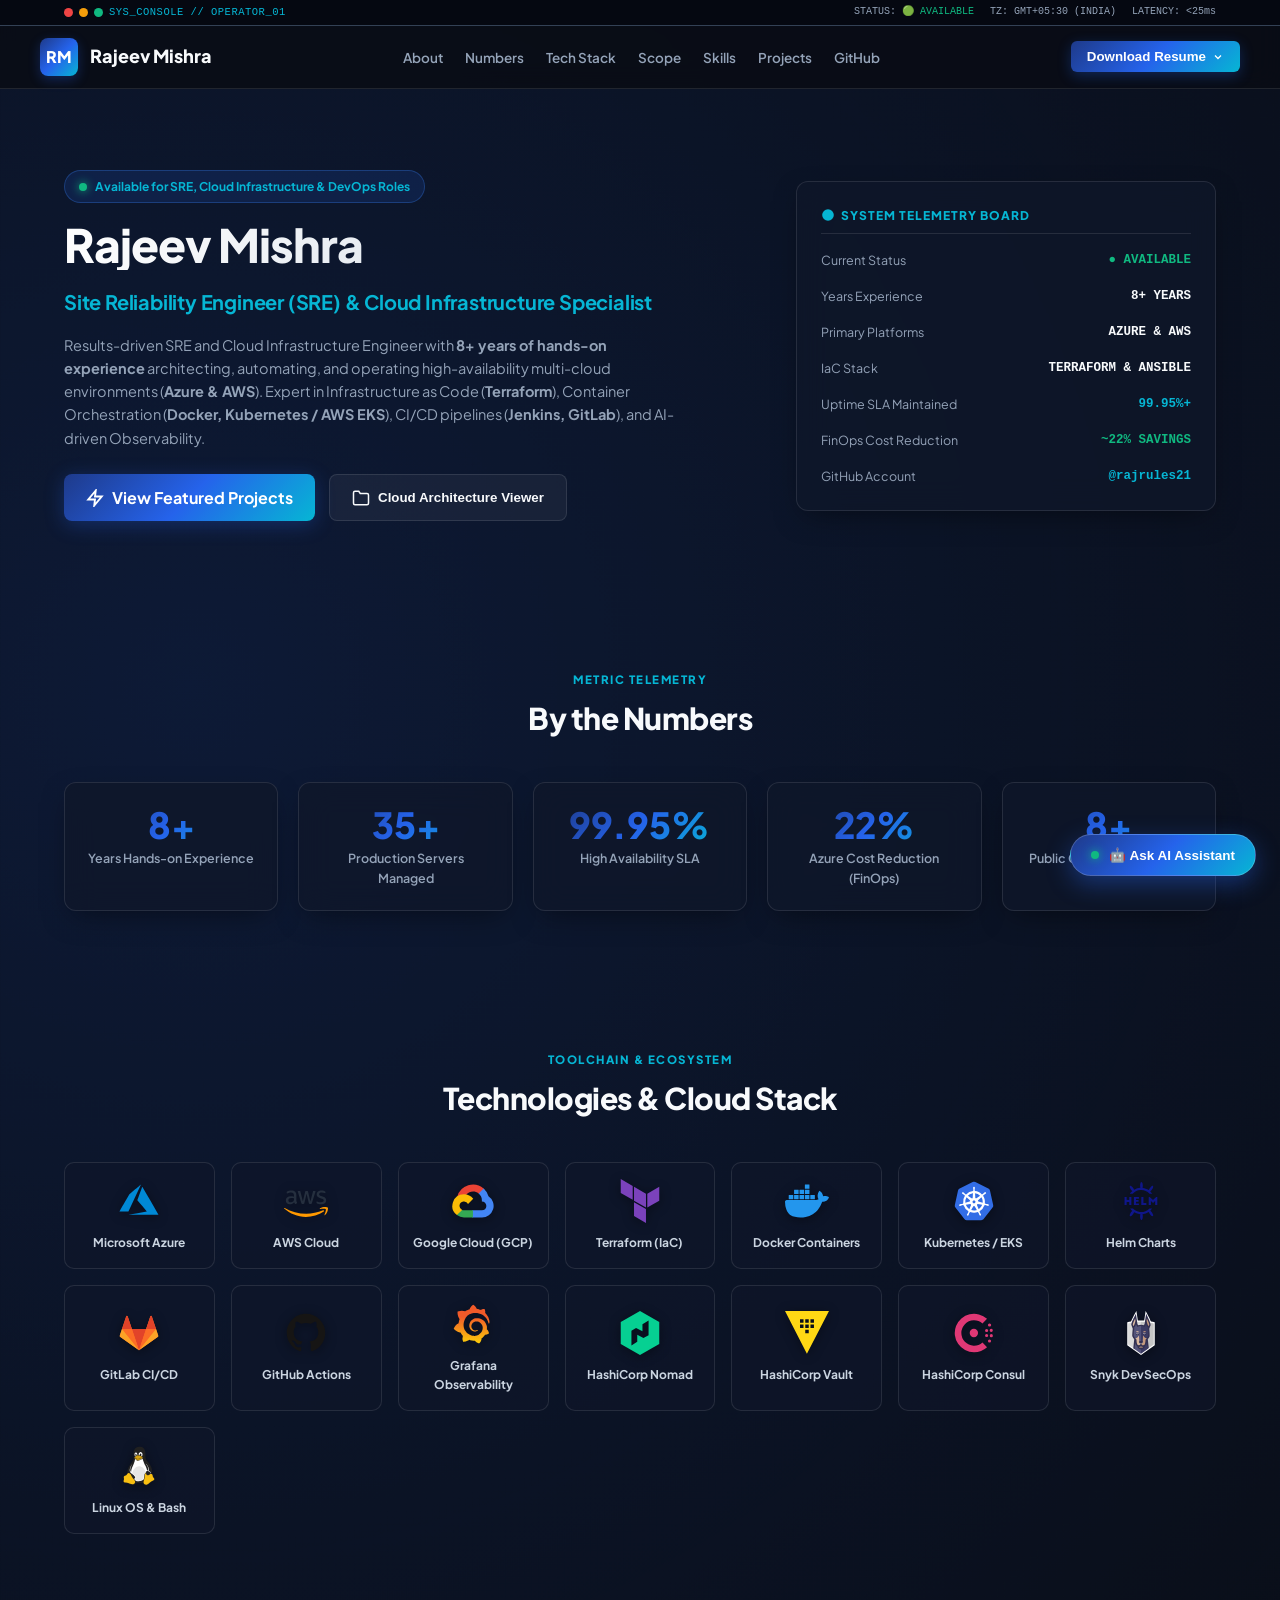
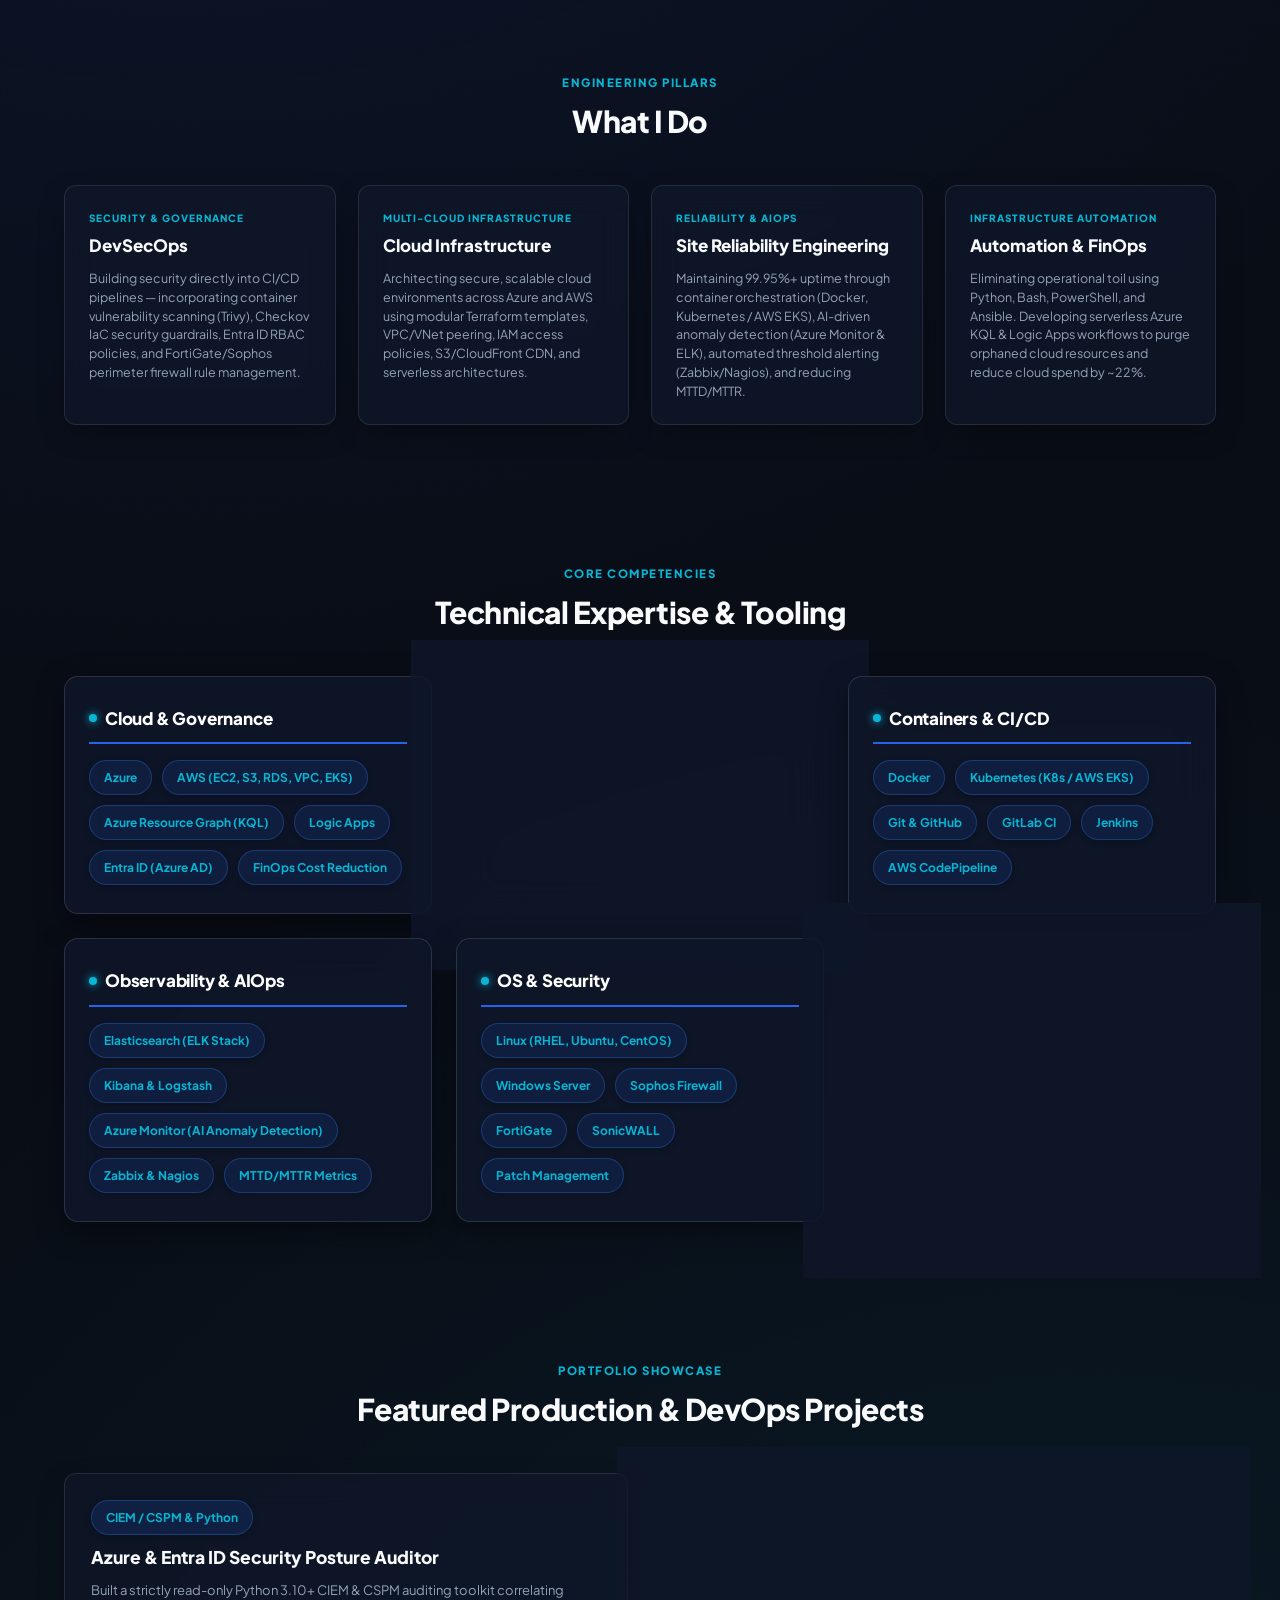
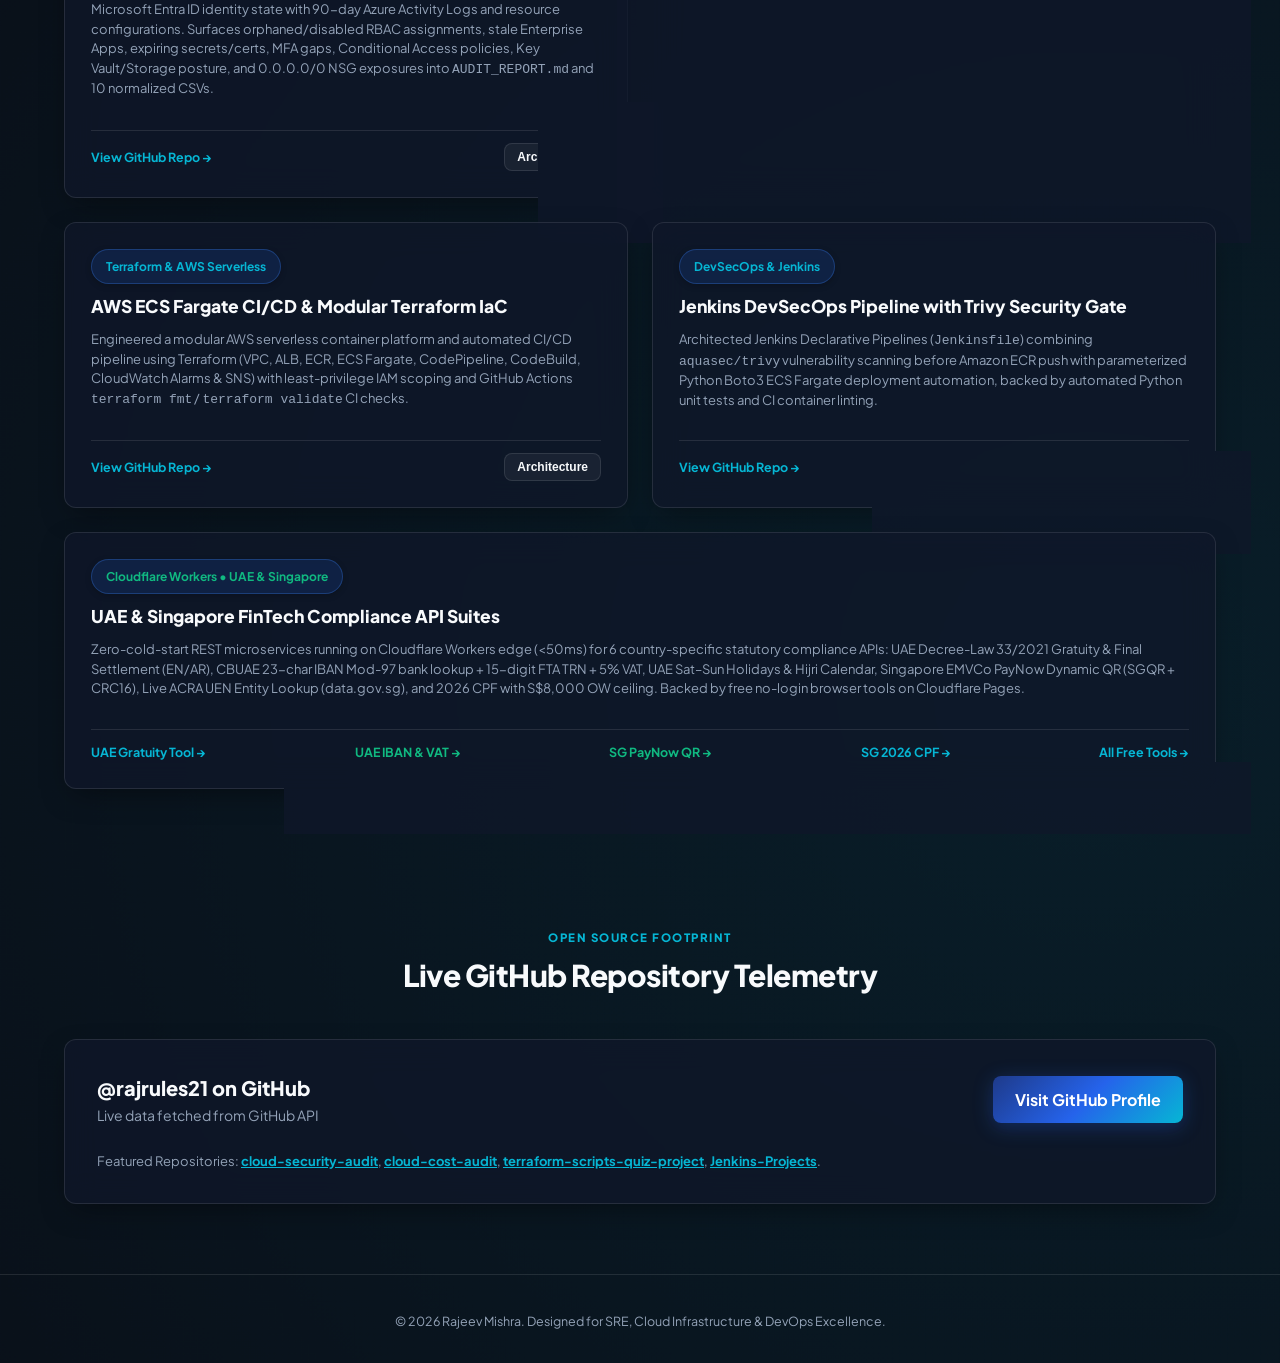
==== commit c3dd1411: "feat: add UAE and Singapore FinTech compliance API suites project card with live tool links" ====
--- a/index.html
+++ b/index.html
@@ -503,6 +503,26 @@
           </div>
         </div>
 
+        <!-- Project 5: UAE & Singapore FinTech API Suites -->
+        <div class="glass-panel project-card" style="grid-column: span 2;">
+          <div>
+            <div class="project-header">
+              <span class="pill-tag" style="background:var(--badge-bg); color:#10b981; margin-bottom:8px; display:inline-block;">Cloudflare Workers &bull; UAE &amp; Singapore</span>
+              <h3 class="project-title">UAE &amp; Singapore FinTech Compliance API Suites</h3>
+            </div>
+            <p class="project-desc">
+              Zero-cold-start REST microservices running on Cloudflare Workers edge (&lt;50ms) for 6 country-specific statutory compliance APIs: UAE Decree-Law 33/2021 Gratuity &amp; Final Settlement (EN/AR), CBUAE 23-char IBAN Mod-97 bank lookup + 15-digit FTA TRN + 5% VAT, UAE Sat–Sun Holidays &amp; Hijri Calendar, Singapore EMVCo PayNow Dynamic QR (SGQR + CRC16), Live ACRA UEN Entity Lookup (data.gov.sg), and 2026 CPF with S$8,000 OW ceiling. Backed by free no-login browser tools on Cloudflare Pages.
+            </p>
+          </div>
+          <div class="project-footer" style="flex-wrap:wrap; gap:10px;">
+            <a href="https://finops-tools.pages.dev/uae-gratuity-calculator/" target="_blank" class="project-link">UAE Gratuity Tool →</a>
+            <a href="https://finops-tools.pages.dev/uae-iban-vat-validator/" target="_blank" class="project-link" style="color:#10b981;">UAE IBAN &amp; VAT →</a>
+            <a href="https://finops-tools.pages.dev/paynow-qr-generator/" target="_blank" class="project-link" style="color:#10b981;">SG PayNow QR →</a>
+            <a href="https://finops-tools.pages.dev/singapore-cpf-calculator/" target="_blank" class="project-link">SG 2026 CPF →</a>
+            <a href="https://finops-tools.pages.dev/" target="_blank" class="project-link">All Free Tools →</a>
+          </div>
+        </div>
+
       </div>
     </div>
   </section>
